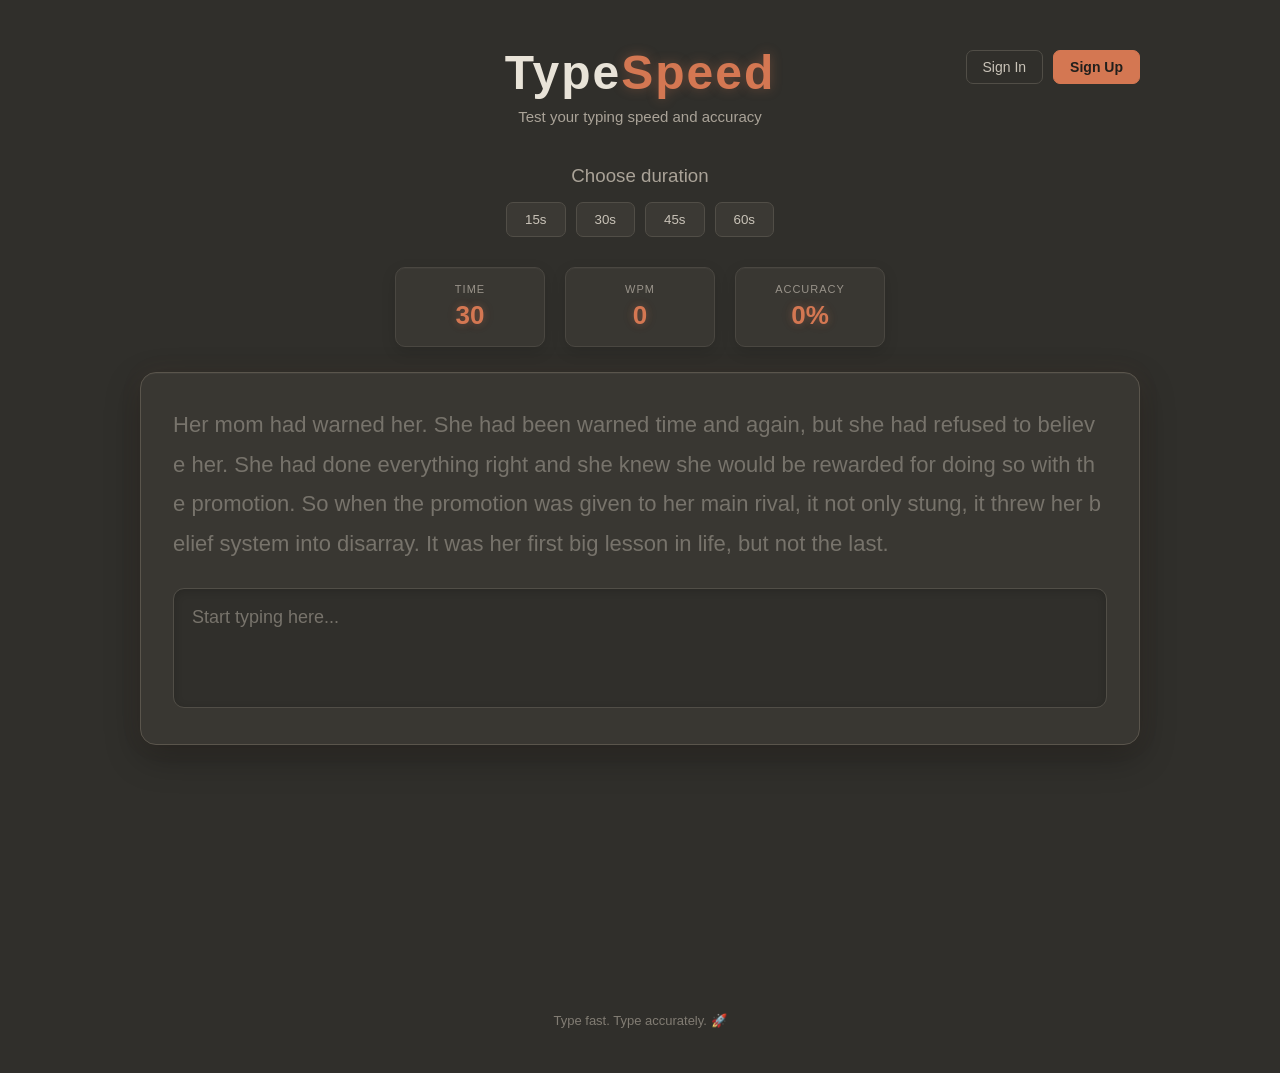
==== frontend/index.html @ 0e9dde9c "Added authentication and profile page" ====
<!doctype html>
<html lang="en">
  <head>
    <meta charset="UTF-8" />
    <meta name="viewport" content="width=device-width, initial-scale=1.0" />
    <title>TypeSpeed</title>
    <link rel="stylesheet" href="style.css" />
  </head>
  <body>
    <main class="container">
      <header>
        <h1>Type<span>Speed</span></h1>
        <p class="subtitle">Test your typing speed and accuracy</p>
        <div class="auth-buttons">
          <button
            class="signin-btn"
            id="signin-btn"
            onclick="window.location.href = 'login.html'"
          >
            Sign In
          </button>
          <button
            class="signup-btn"
            id="signup-btn"
            onclick="window.location.href = 'signup.html'"
          >
            Sign Up
          </button>
          <a href="profile.html" id="profile-icon" style="display: none">
            <svg
              width="28"
              height="28"
              viewBox="0 0 24 24"
              fill="none"
              stroke="currentColor"
              stroke-width="2"
              style="pointer-events: none"
            >
              <circle cx="12" cy="8" r="4"></circle>
              <path d="M4 21c0-4 3.5-7 8-7s8 3 8 7"></path>
            </svg>
          </a>
        </div>
      </header>
      <section class="duration-section">
        <h3>Choose duration</h3>
        <div class="duration-buttons">
          <button class="duration-btn" id="15" onclick="Duration('15')">
            15s
          </button>
          <button class="duration-btn" id="30" onclick="Duration('30')">
            30s
          </button>
          <button class="duration-btn" id="45" onclick="Duration('45')">
            45s
          </button>
          <button class="duration-btn" id="60" onclick="Duration('60')">
            60s
          </button>
        </div>
      </section>
      <section class="stats">
        <div class="stat-box">
          <span>TIME</span>
          <strong id="timer">30</strong>
        </div>
        <div class="stat-box">
          <span>WPM</span>
          <strong id="wpm">0</strong>
        </div>
        <div class="stat-box">
          <span>ACCURACY</span>
          <strong id="accuracy">0%</strong>
        </div>
      </section>
      <section class="typing-card">
        <div id="text-display"></div>
        <div id="extra-chars"></div>
        <textarea
          id="typing-input"
          placeholder="Start typing here..."
          spellcheck="false"
          autocomplete="off"
          autocorrect="off"
        ></textarea>
      </section>
      <section class="result-card" id="result-card">
        <h2>RESULT</h2>
        <div class="result-stats">
          <div>
            <span>WPM</span>
            <strong id="final-wpm">0</strong>
          </div>
          <div>
            <span>Accuracy</span>
            <strong id="final-accuracy">0%</strong>
          </div>
          <div>
            <span>Characters</span>
            <strong id="characters">0</strong>
          </div>
        </div>
        <button id="restart-btn" onclick="Restart()">Try Again</button>
      </section>
      <footer>
        <p>Type fast. Type accurately. 🚀</p>
      </footer>
    </main>
    <script src="script.js"></script>
  </body>
</html>
---- frontend/style.css ----
* {
    box-sizing: border-box;
    margin: 0;
    padding: 0;
}

body {
    font-family: Arial, Helvetica, sans-serif;
    background: #302f2b;
    color: #e8e3d8;
    min-height: 100vh;
}

.container {
    width: 90%;
    max-width: 1000px;
    margin: 0 auto;
    padding: 45px 0;
}

header {
    text-align: center;
    margin-bottom: 40px;
    position: relative;
}

.auth-buttons {
    position: absolute;
    top: 5px;
    right: 0;
    display: flex;
    gap: 10px;
}

.auth-buttons button {
    padding: 8px 16px;
    border-radius: 7px;
    font-size: 14px;
    cursor: pointer;
    transition: all .2s ease;
}

.signin-btn {
    background: transparent;
    color: #c9c3b8;
    border: 1px solid #514e47;
}

.signin-btn:hover {
    color: #e8e3d8;
    border-color: #d47752;
    box-shadow: 0 0 12px rgba(212, 119, 82, .12);
    transform: translateY(-2px);
}

.signup-btn {
    background: #d47752;
    color: #211f1c;
    border: 1px solid #d47752;
    font-weight: bold;
}

input:-webkit-autofill,
input:-webkit-autofill:hover,
input:-webkit-autofill:focus,
input:-webkit-autofill:active {
    -webkit-text-fill-color: white !important;
    color: white !important;
    caret-color: white !important;

    -webkit-box-shadow: 0 0 0 1000px #302f2b inset !important;
    box-shadow: 0 0 0 1000px #302f2b inset !important;

    background-color: #302f2b !important;
}

.signup-btn:hover {
    box-shadow: 0 0 18px rgba(212, 119, 82, .25);
    transform: translateY(-2px);
}

.login-container {
    width: 90%;
    max-width: 420px;
    margin: 100px auto;
    padding: 35px;
    background: #393732;
    border: 1px solid #5a554c;
    border-radius: 16px;
    text-align: center;
    box-shadow:
        0 12px 35px rgba(0, 0, 0, .28),
        0 0 25px rgba(212, 119, 82, .06);
}

.login-container h1 {
    color: #e8e3d8;
    margin-bottom: 8px;
}

.login-container>p {
    color: #99938a;
    font-size: 14px;
    margin-bottom: 25px;
}

.login-container form {
    display: flex;
    flex-direction: column;
    gap: 14px;
}

.login-container form+p {
    margin-top: 22px;
    padding-top: 5px;
}

.login-container input {
    width: 100%;
    padding: 13px 15px;
    background: #302f2b;
    color: #e8e3d8;
    border: 1px solid #514e47;
    border-radius: 8px;
    outline: none;
    font-size: 15px;
    transition: border-color .2s ease, box-shadow .2s ease;
}

.login-container input:focus {
    border-color: #d47752;
    box-shadow: 0 0 12px rgba(212, 119, 82, .12);
}

.login-container input::placeholder {
    color: #77736b;
}

.login-container button {
    margin-top: 5px;
    padding: 12px;
    background: #d47752;
    color: #211f1c;
    border: none;
    border-radius: 8px;
    font-weight: bold;
    font-size: 15px;
    cursor: pointer;
    transition: transform .15s ease, box-shadow .2s ease;
}

.login-container button:hover {
    transform: translateY(-2px);
    box-shadow: 0 5px 18px rgba(212, 119, 82, .25);
}

.login-container a {
    color: #d47752;
    text-decoration: none;
}

.login-container a:hover {
    text-decoration: underline;
}

header h1 {
    font-size: 48px;
    letter-spacing: 2px;
    color: #e8e3d8;
}

header h1 span {
    color: #d47752;
    text-shadow: 0 0 12px rgba(212, 119, 82, .35);
}

.subtitle {
    margin-top: 8px;
    color: #aaa398;
    font-size: 15px;
}

.duration-section {
    text-align: center;
    margin-bottom: 30px;
}

.duration-section h3 {
    color: #aaa398;
    margin-bottom: 15px;
    font-weight: normal;
}

.duration-buttons {
    display: flex;
    justify-content: center;
    gap: 10px;
}

.duration-btn {
    background: #3b3934;
    color: #c9c3b8;
    border: 1px solid #514e47;
    border-radius: 7px;
    padding: 9px 18px;
    cursor: pointer;
    transition: transform .15s ease, box-shadow .2s ease, background .2s ease, border-color .2s ease;
}

.duration-btn:hover {
    color: #eee9df;
    border-color: #d47752;
    transform: translateY(-2px);
    box-shadow: 0 0 12px rgba(212, 119, 82, .15);
}

.duration-btn.active {
    background: #d47752;
    color: #211f1c;
    border-color: #d47752;
    box-shadow:
        0 0 12px rgba(212, 119, 82, .3),
        0 0 25px rgba(212, 119, 82, .08);
}

.duration-btn:active,
#restart-btn:active {
    transform: translateY(0);
}

.stats {
    display: flex;
    justify-content: center;
    gap: 20px;
    margin-bottom: 25px;
}

.stat-box {
    background: #393732;
    width: 150px;
    padding: 15px;
    border-radius: 10px;
    text-align: center;
    border: 1px solid #4a4741;
    box-shadow:
        0 5px 15px rgba(0, 0, 0, .12),
        inset 0 1px 0 rgba(255, 255, 255, .025);
    transition: transform .2s ease, box-shadow .2s ease, border-color .2s ease;
}

.stat-box:hover {
    transform: translateY(-2px);
    border-color: #5a554c;
    box-shadow:
        0 7px 20px rgba(0, 0, 0, .18),
        0 0 18px rgba(212, 119, 82, .06);
}

.stat-box span {
    display: block;
    font-size: 11px;
    color: #99938a;
    letter-spacing: 1px;
}

.stat-box strong {
    display: block;
    margin-top: 5px;
    font-size: 26px;
    color: #d47752;
    text-shadow:
        0 0 7px rgba(212, 119, 82, .3),
        0 0 15px rgba(212, 119, 82, .1);
}

.typing-card {
    position: relative;
    background: #393732;
    border: 1px solid #5a554c;
    border-radius: 16px;
    padding: 32px;
    margin-bottom: 25px;
    box-shadow:
        0 12px 35px rgba(0, 0, 0, .28),
        0 0 25px rgba(212, 119, 82, .06),
        inset 0 1px 0 rgba(255, 255, 255, .035);
    transition: box-shadow .3s ease, border-color .3s ease, transform .3s ease;
}

.typing-card:hover {
    border-color: #696359;
    box-shadow:
        0 14px 40px rgba(0, 0, 0, .32),
        0 0 30px rgba(212, 119, 82, .09),
        inset 0 1px 0 rgba(255, 255, 255, .04);
}

#text-display {
    font-size: 22px;
    line-height: 1.8;
    color: #77736b;
    width: 100%;
    box-sizing: border-box;
    white-space: pre-wrap;
    overflow-wrap: break-word;
    margin-bottom: 25px;
}

.char {
    transition: color .15s ease, text-shadow .15s ease;
}

.char.current {
    color: #d8d0c4;
    text-shadow: 0 0 7px rgba(212, 119, 82, .25);
}

.char.correct {
    color: #78a895;
    text-shadow:
        0 0 6px rgba(120, 168, 149, .35),
        0 0 14px rgba(120, 168, 149, .12);
}

.char.wrong {
    color: #d46767;
    text-shadow:
        0 0 6px rgba(212, 103, 103, .4),
        0 0 14px rgba(212, 103, 103, .12);
}

.char.extra {
    color: #d47752;
    text-shadow:
        0 0 6px rgba(212, 119, 82, .45),
        0 0 14px rgba(212, 119, 82, .15);
}

#typing-input {
    width: 100%;
    height: 120px;
    resize: none;
    background: #302f2b;
    color: #e8e3d8;
    border: 1px solid #514e47;
    border-radius: 11px;
    padding: 18px;
    font-size: 18px;
    font-family: inherit;
    outline: none;
    box-shadow:
        inset 0 2px 8px rgba(0, 0, 0, .16),
        0 0 0 rgba(212, 119, 82, 0);
    transition:
        border-color .25s ease,
        box-shadow .3s ease,
        background .25s ease;
}

#typing-input:focus {
    background: #2d2c28;
    border-color: #d47752;
    box-shadow:
        0 0 0 3px rgba(212, 119, 82, .08),
        0 0 18px rgba(212, 119, 82, .16),
        inset 0 2px 8px rgba(0, 0, 0, .2);
}

#typing-input::placeholder {
    color: #77736b;
}

.result-card {
    background: #393732;
    border: 1px solid #4a4741;
    border-radius: 14px;
    padding: 25px;
    text-align: center;
    opacity: 0;
    visibility: hidden;
    transform: translateY(15px);
    box-shadow:
        0 8px 25px rgba(0, 0, 0, .2),
        0 0 20px rgba(212, 119, 82, .05);
    transition:
        opacity .3s ease,
        transform .3s ease,
        visibility .3s ease,
        box-shadow .3s ease;
}

.result-card.show {
    opacity: 1;
    visibility: visible;
    transform: translateY(0);
    box-shadow:
        0 10px 30px rgba(0, 0, 0, .25),
        0 0 25px rgba(212, 119, 82, .08);
}

.result-card h2 {
    color: #d47752;
    margin-bottom: 20px;
    text-shadow:
        0 0 8px rgba(212, 119, 82, .25);
}

.result-stats {
    display: flex;
    justify-content: center;
    gap: 50px;
    margin-bottom: 25px;
}

.result-stats span {
    display: block;
    color: #99938a;
    font-size: 12px;
}

.result-stats strong {
    display: block;
    margin-top: 5px;
    font-size: 28px;
    color: #e8e3d8;
}

#restart-btn {
    background: #d47752;
    color: #211f1c;
    border: none;
    border-radius: 7px;
    padding: 11px 25px;
    font-weight: bold;
    cursor: pointer;
    transition:
        transform .15s ease,
        box-shadow .2s ease,
        background .2s ease;
}

#restart-btn:hover {
    box-shadow:
        0 5px 15px rgba(212, 119, 82, .25),
        0 0 20px rgba(212, 119, 82, .1);
    transform: translateY(-2px);
}

footer {
    text-align: center;
    margin-top: 30px;
    color: #817c73;
    font-size: 13px;
}

@media (max-width: 600px) {
    .container {
        width: 94%;
        padding: 25px 0;
    }

    header h1 {
        font-size: 36px;
    }

    .stats {
        gap: 8px;
    }

    .stat-box {
        width: 100px;
    }

    .typing-card {
        padding: 20px;
    }

    #text-display {
        font-size: 18px;
    }

    .result-stats {
        gap: 20px;
    }

    .auth-buttons {
        position: static;
        justify-content: center;
        margin-bottom: 20px;
    }
}

.profile-page {
    min-height: 100vh;
    display: flex;
    justify-content: center;
    align-items: center;
    background-color: #302f2b;
}

.profile-card {
    width: 420px;
    padding: 40px;
    box-sizing: border-box;

    background-color: #3a3935;
    border: 1px solid #5a5852;
    border-radius: 20px;

    text-align: center;
}

.profile-card h1 {
    margin-top: 0;
    margin-bottom: 35px;
    font-size: 32px;
}

.user-info {
    text-align: left;
    margin-bottom: 30px;
}

.label {
    color: #aaa;
    font-size: 14px;
    margin-bottom: 6px;
}

.value {
    color: #f5f5f5;
    font-size: 18px;
    margin-bottom: 24px;
}

.profile-card button {
    width: 100%;
    padding: 13px;

    border: none;
    border-radius: 8px;

    background-color: #d97950;
    color: #000;

    font-size: 16px;
    font-weight: bold;
    cursor: pointer;
}

.profile-card button:hover {
    opacity: 0.9;
}

#profile-icon {
    color: #d97950;
    text-decoration: none;
}

#profile-icon:hover {
    color: #f08a5d;
}
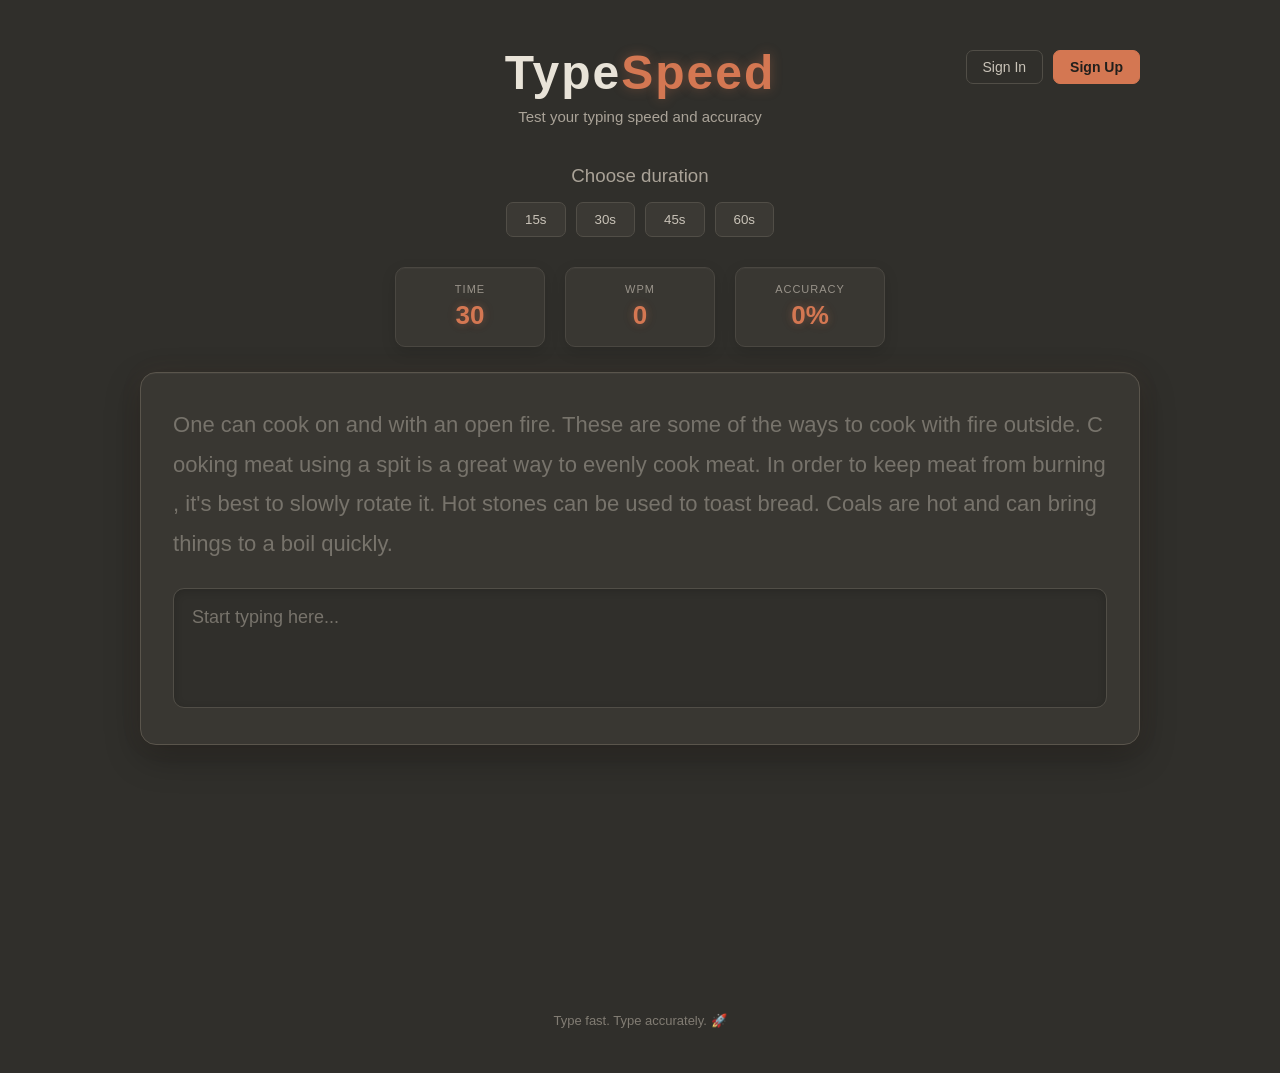
==== commit d5e9909f: "Added popup for signup" ====
--- a/frontend/index.html
+++ b/frontend/index.html
@@ -7,6 +7,10 @@
     <link rel="stylesheet" href="style.css" />
   </head>
   <body>
+    <div id="success-popup" class="success-popup">
+      <span class="success-icon">✓</span>
+      <span>Account created successfully!</span>
+    </div>
     <main class="container">
       <header>
         <h1>Type<span>Speed</span></h1>
--- a/frontend/style.css
+++ b/frontend/style.css
@@ -9,6 +9,54 @@
     background: #302f2b;
     color: #e8e3d8;
     min-height: 100vh;
+}
+
+.success-popup {
+    position: fixed;
+    top: 25px;
+    left: 50%;
+    transform: translate(-50%, -120px);
+    display: flex;
+    align-items: center;
+    gap: 10px;
+    padding: 14px 22px;
+    border-radius: 12px;
+
+    background: #1e1e1e;
+    color: #ffffff;
+    border: 1px solid #444;
+
+    font-size: 15px;
+    font-weight: 500;
+
+    opacity: 0;
+    pointer-events: none;
+    z-index: 9999;
+
+    transition:
+        transform 0.45s ease,
+        opacity 0.45s ease;
+}
+
+.success-popup.show {
+    transform: translate(-50%, 0);
+    opacity: 1;
+}
+
+.success-icon {
+    display: flex;
+    align-items: center;
+    justify-content: center;
+
+    width: 22px;
+    height: 22px;
+    border-radius: 50%;
+
+    background: #4caf50;
+    color: white;
+
+    font-size: 14px;
+    font-weight: bold;
 }
 
 .container {
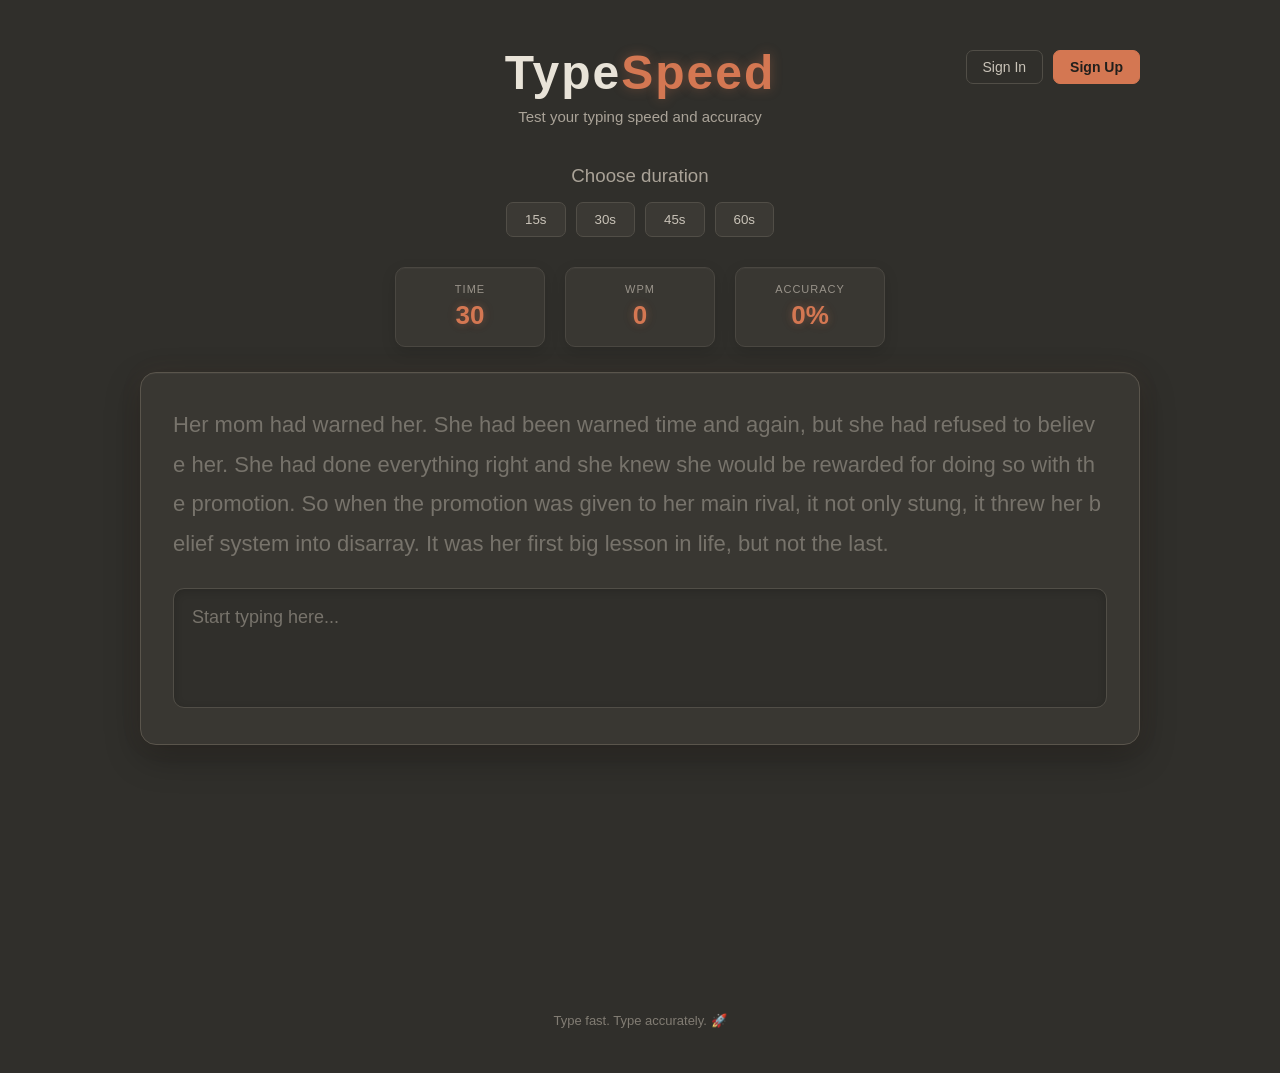
==== commit a98817ae: "Adding logout button" ====
--- a/frontend/index.html
+++ b/frontend/index.html
@@ -7,9 +7,13 @@
     <link rel="stylesheet" href="style.css" />
   </head>
   <body>
-    <div id="success-popup" class="success-popup">
+    <div id="signup-success-popup" class="success-popup">
       <span class="success-icon">✓</span>
       <span>Account created successfully!</span>
+    </div>
+    <div id="login-success-popup" class="success-popup">
+      <span class="success-icon">✓</span>
+      <span>Logged in successfully!</span>
     </div>
     <main class="container">
       <header>
--- a/frontend/style.css
+++ b/frontend/style.css
@@ -10,7 +10,6 @@
     color: #e8e3d8;
     min-height: 100vh;
 }
-
 .success-popup {
     position: fixed;
     top: 25px;
@@ -58,7 +57,6 @@
     font-size: 14px;
     font-weight: bold;
 }
-
 .container {
     width: 90%;
     max-width: 1000px;
@@ -607,4 +605,14 @@
 
 #profile-icon:hover {
     color: #f08a5d;
+}
+.profile-buttons {
+    display: flex;
+    gap: 15px;
+    width: 100%;
+}
+
+.profile-buttons button {
+    width: 50%;
+    margin: 0;
 }
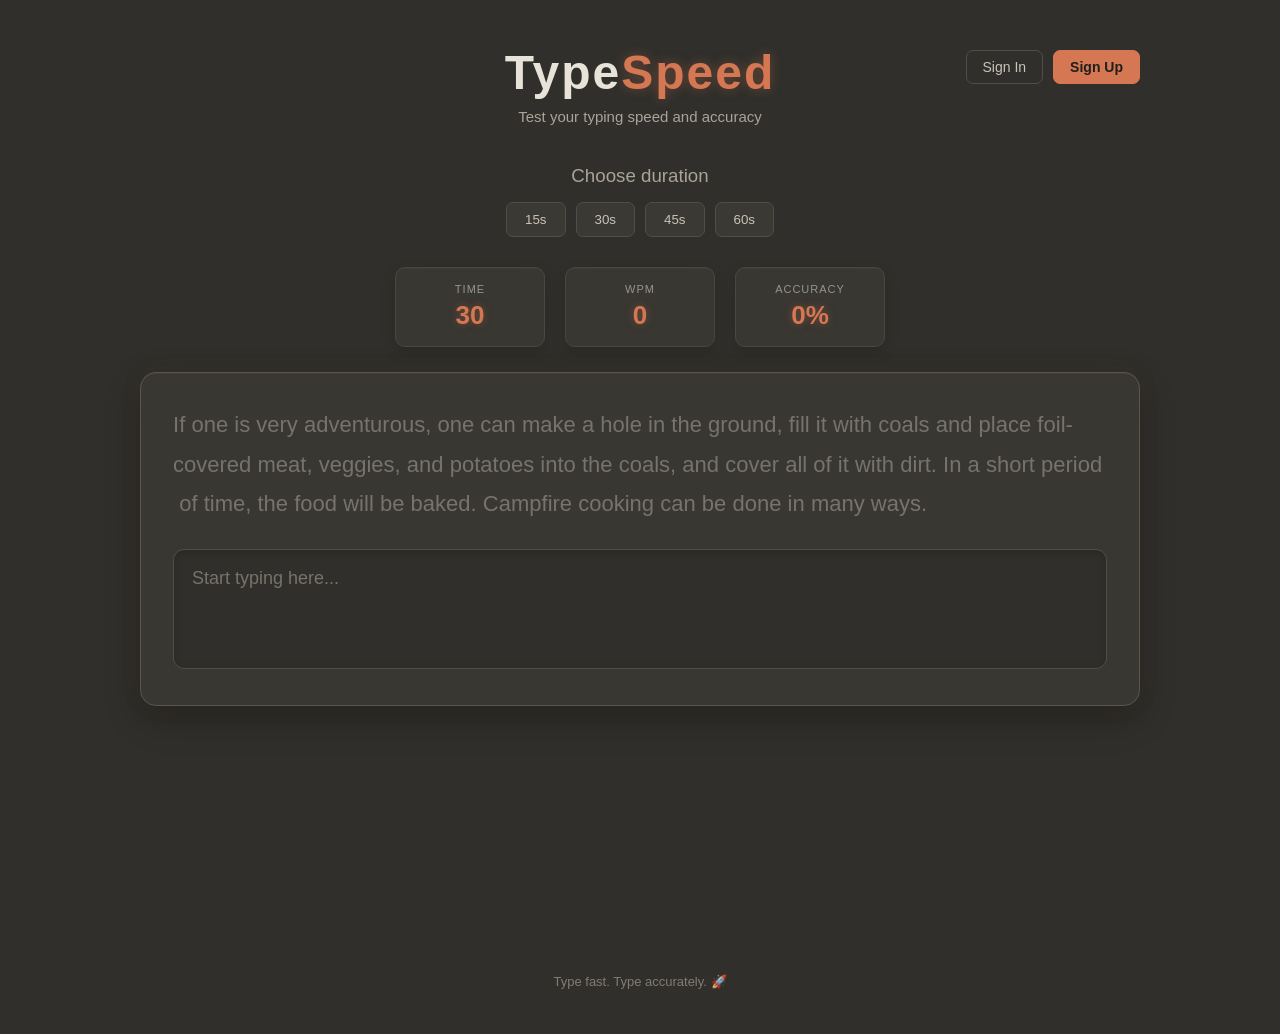
==== commit 702531f4: "Added popup msgs and logout btn" ====
--- a/frontend/index.html
+++ b/frontend/index.html
@@ -7,13 +7,9 @@
     <link rel="stylesheet" href="style.css" />
   </head>
   <body>
-    <div id="signup-success-popup" class="success-popup">
+    <div id="popup" class="success-popup">
       <span class="success-icon">✓</span>
-      <span>Account created successfully!</span>
-    </div>
-    <div id="login-success-popup" class="success-popup">
-      <span class="success-icon">✓</span>
-      <span>Logged in successfully!</span>
+      <span id="msg"></span>
     </div>
     <main class="container">
       <header>
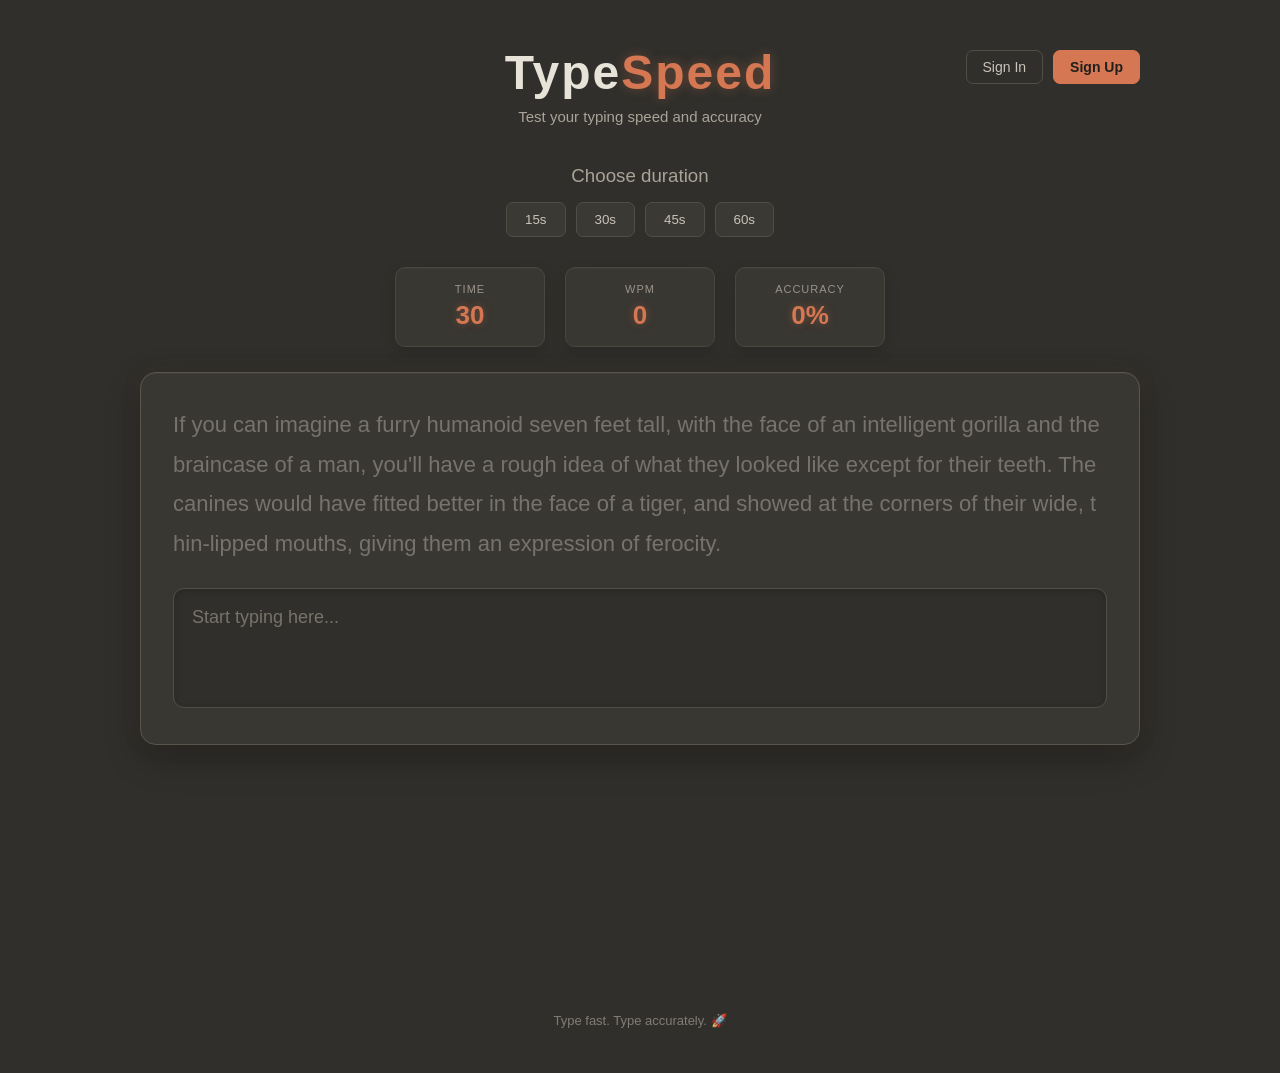
==== commit 5353722c: "Added test end msg" ====
--- a/frontend/index.html
+++ b/frontend/index.html
@@ -77,6 +77,7 @@
           <strong id="accuracy">0%</strong>
         </div>
       </section>
+      <div id="end-section" style="display: none;" class="test-ended">TEST ENDED!</div>
       <section class="typing-card">
         <div id="text-display"></div>
         <div id="extra-chars"></div>
--- a/frontend/style.css
+++ b/frontend/style.css
@@ -615,4 +615,40 @@
 .profile-buttons button {
     width: 50%;
     margin: 0;
+}
+.test-ended {
+    margin: 30px 0 10px 0;
+    padding-left: 4px;
+
+    display: flex;
+    align-items: center;
+    gap: 9px;
+
+    font-size: 17px;
+    font-weight: 600;
+    letter-spacing: 0.4px;
+
+    color: #e27d52;
+
+    opacity: 0;
+    transform: translateY(-10px);
+    animation: testEndedAppear 0.45s ease forwards;
+}
+
+.test-ended::before {
+    content: "";
+    width: 8px;
+    height: 8px;
+
+    border-radius: 50%;
+    background: #e27d52;
+
+    box-shadow: 0 0 8px rgba(226, 125, 82, 0.45);
+}
+
+@keyframes testEndedAppear {
+    to {
+        opacity: 1;
+        transform: translateY(0);
+    }
 }
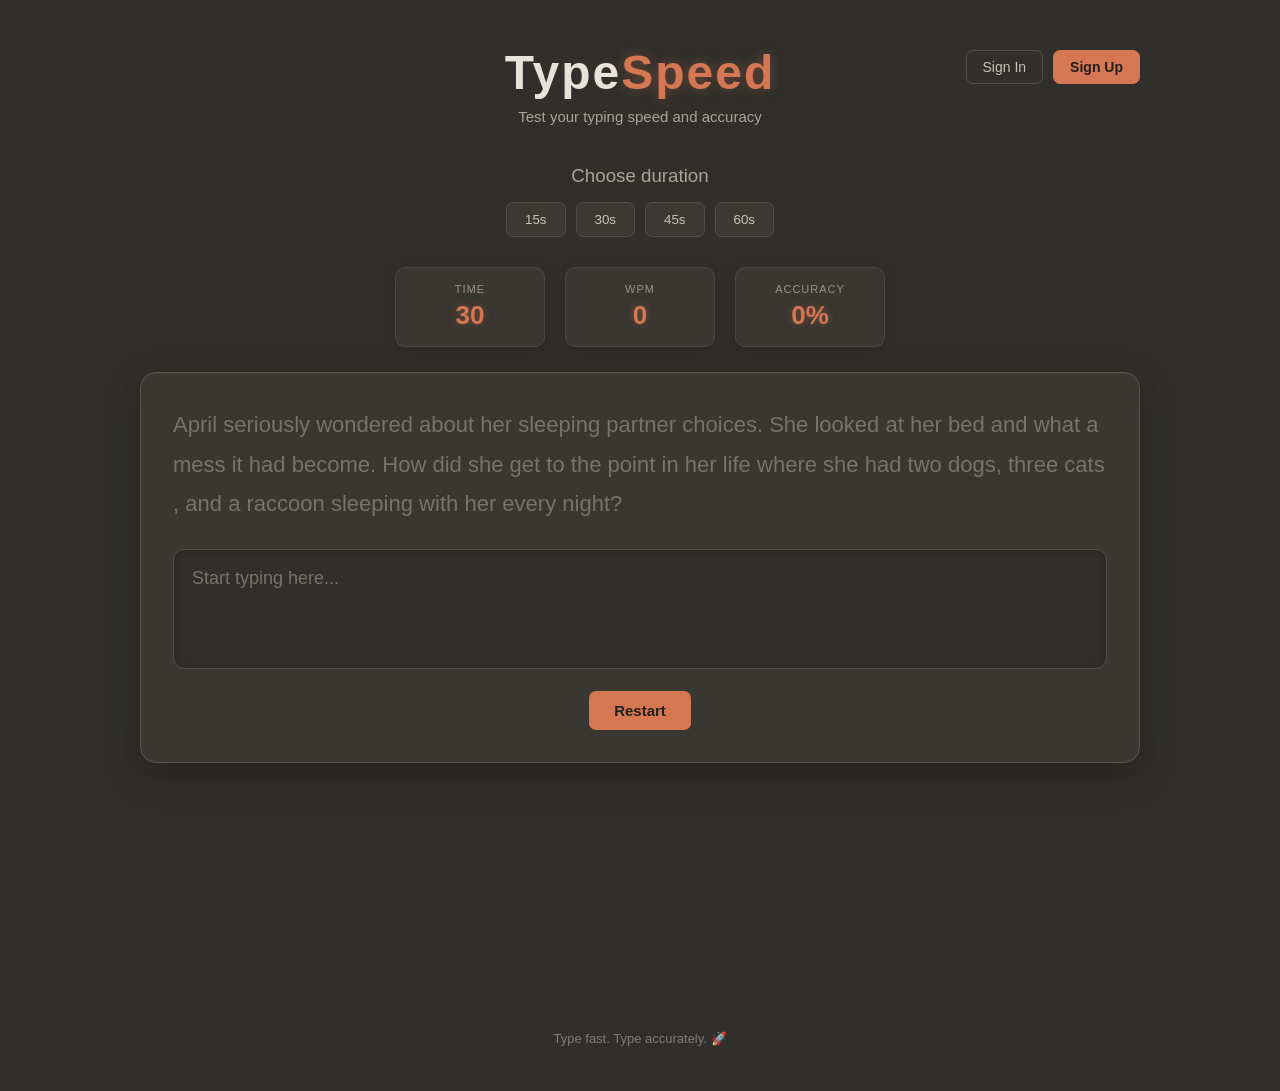
==== commit cadf8c8c: "Added a restart button" ====
--- a/frontend/index.html
+++ b/frontend/index.html
@@ -77,7 +77,9 @@
           <strong id="accuracy">0%</strong>
         </div>
       </section>
-      <div id="end-section" style="display: none;" class="test-ended">TEST ENDED!</div>
+      <div id="end-section" style="display: none" class="test-ended">
+        TEST ENDED!
+      </div>
       <section class="typing-card">
         <div id="text-display"></div>
         <div id="extra-chars"></div>
@@ -88,6 +90,9 @@
           autocomplete="off"
           autocorrect="off"
         ></textarea>
+        <button id="restart-btn" class="restart-btn" onclick="Restart()">
+          Restart
+        </button>
       </section>
       <section class="result-card" id="result-card">
         <h2>RESULT</h2>
--- a/frontend/style.css
+++ b/frontend/style.css
@@ -10,6 +10,7 @@
     color: #e8e3d8;
     min-height: 100vh;
 }
+
 .success-popup {
     position: fixed;
     top: 25px;
@@ -57,6 +58,7 @@
     font-size: 14px;
     font-weight: bold;
 }
+
 .container {
     width: 90%;
     max-width: 1000px;
@@ -606,6 +608,7 @@
 #profile-icon:hover {
     color: #f08a5d;
 }
+
 .profile-buttons {
     display: flex;
     gap: 15px;
@@ -616,6 +619,7 @@
     width: 50%;
     margin: 0;
 }
+
 .test-ended {
     margin: 30px 0 10px 0;
     padding-left: 4px;
@@ -651,4 +655,36 @@
         opacity: 1;
         transform: translateY(0);
     }
+}
+
+.restart-btn {
+    display: block;
+    margin: 18px auto 0;
+
+    padding: 10px 28px;
+
+    background: transparent;
+    color: #e27d52;
+
+    border: 1px solid #e27d52;
+    border-radius: 8px;
+
+    font-size: 15px;
+    font-weight: 600;
+
+    cursor: pointer;
+
+    transition: all 0.2s ease;
+}
+
+.restart-btn:hover {
+    background: #e27d52;
+    color: #2d2c28;
+
+    transform: translateY(-2px);
+    box-shadow: 0 4px 12px rgba(226, 125, 82, 0.25);
+}
+
+.restart-btn:active {
+    transform: translateY(0);
 }
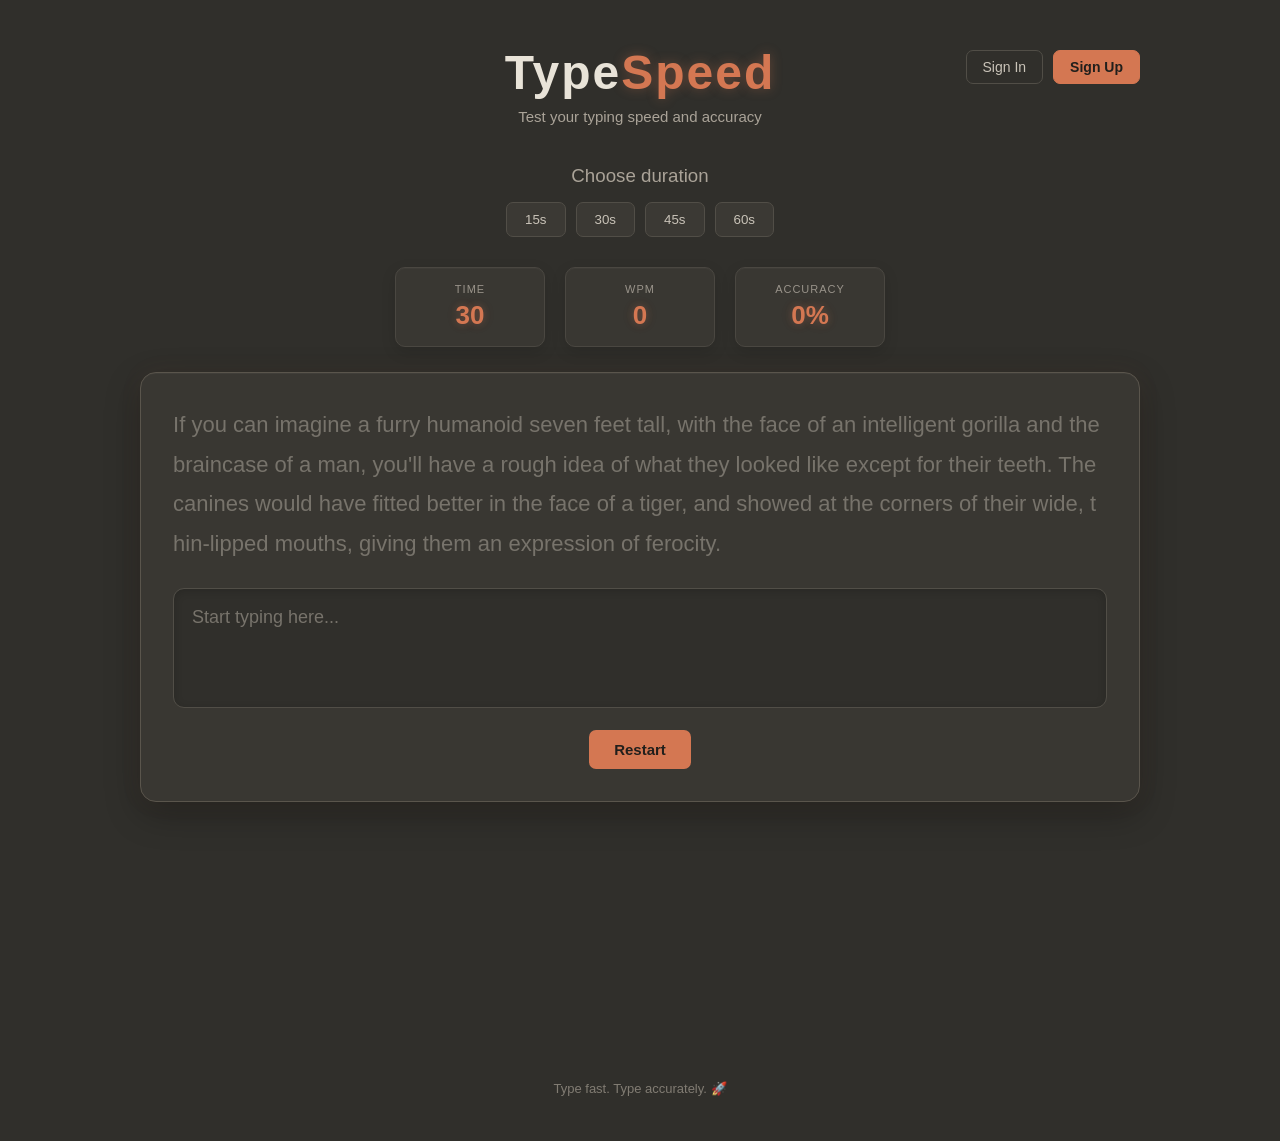
==== commit 7ef94763: "Added test history to backend" ====
--- a/frontend/index.html
+++ b/frontend/index.html
@@ -110,7 +110,10 @@
             <strong id="characters">0</strong>
           </div>
         </div>
-        <button id="restart-btn" onclick="Restart()">Try Again</button>
+        <div class="result-buttons">
+          <button id="try-again-btn" type="button">Try Again</button>
+          <button id="save-result-btn" type="button">Save Result</button>
+        </div>
       </section>
       <footer>
         <p>Type fast. Type accurately. 🚀</p>
--- a/frontend/style.css
+++ b/frontend/style.css
@@ -687,4 +687,79 @@
 
 .restart-btn:active {
     transform: translateY(0);
+}
+
+.password-container {
+    display: flex;
+    align-items: stretch;
+    gap: 10px;
+    width: 100%;
+    margin-bottom: 16px;
+}
+
+.password-container input {
+    flex: 1;
+    min-width: 0;
+    box-sizing: border-box;
+}
+
+.toggle-password {
+    flex-shrink: 0;
+    width: 68px;
+    
+    padding: 0;
+    margin: 0;
+
+    border: 1px solid #555;
+    border-radius: 8px;
+
+    background: #d97750;
+    color: #1f1e1b;
+
+    font-size: 16px;
+    font-weight: 600;
+
+    cursor: pointer;
+
+    display: flex;
+    align-items: center;
+    justify-content: center;
+}
+
+.toggle-password:hover {
+    background: #e48861;
+}
+.result-buttons {
+    display: flex;
+    justify-content: center;
+    align-items: center;
+    gap: 12px;
+    margin-top: 20px;
+}
+
+.result-buttons button {
+    width: 138px;
+    height: 48px;
+
+    border: none;
+    border-radius: 8px;
+
+    background: #d97750;
+    color: #1f1e1b;
+
+    font-size: 15px;
+    font-weight: 600;
+
+    cursor: pointer;
+
+    transition: background 0.2s ease, transform 0.2s ease;
+}
+
+.result-buttons button:hover {
+    background: #e48861;
+    transform: translateY(-2px);
+}
+
+.result-buttons button:active {
+    transform: translateY(0);
 }
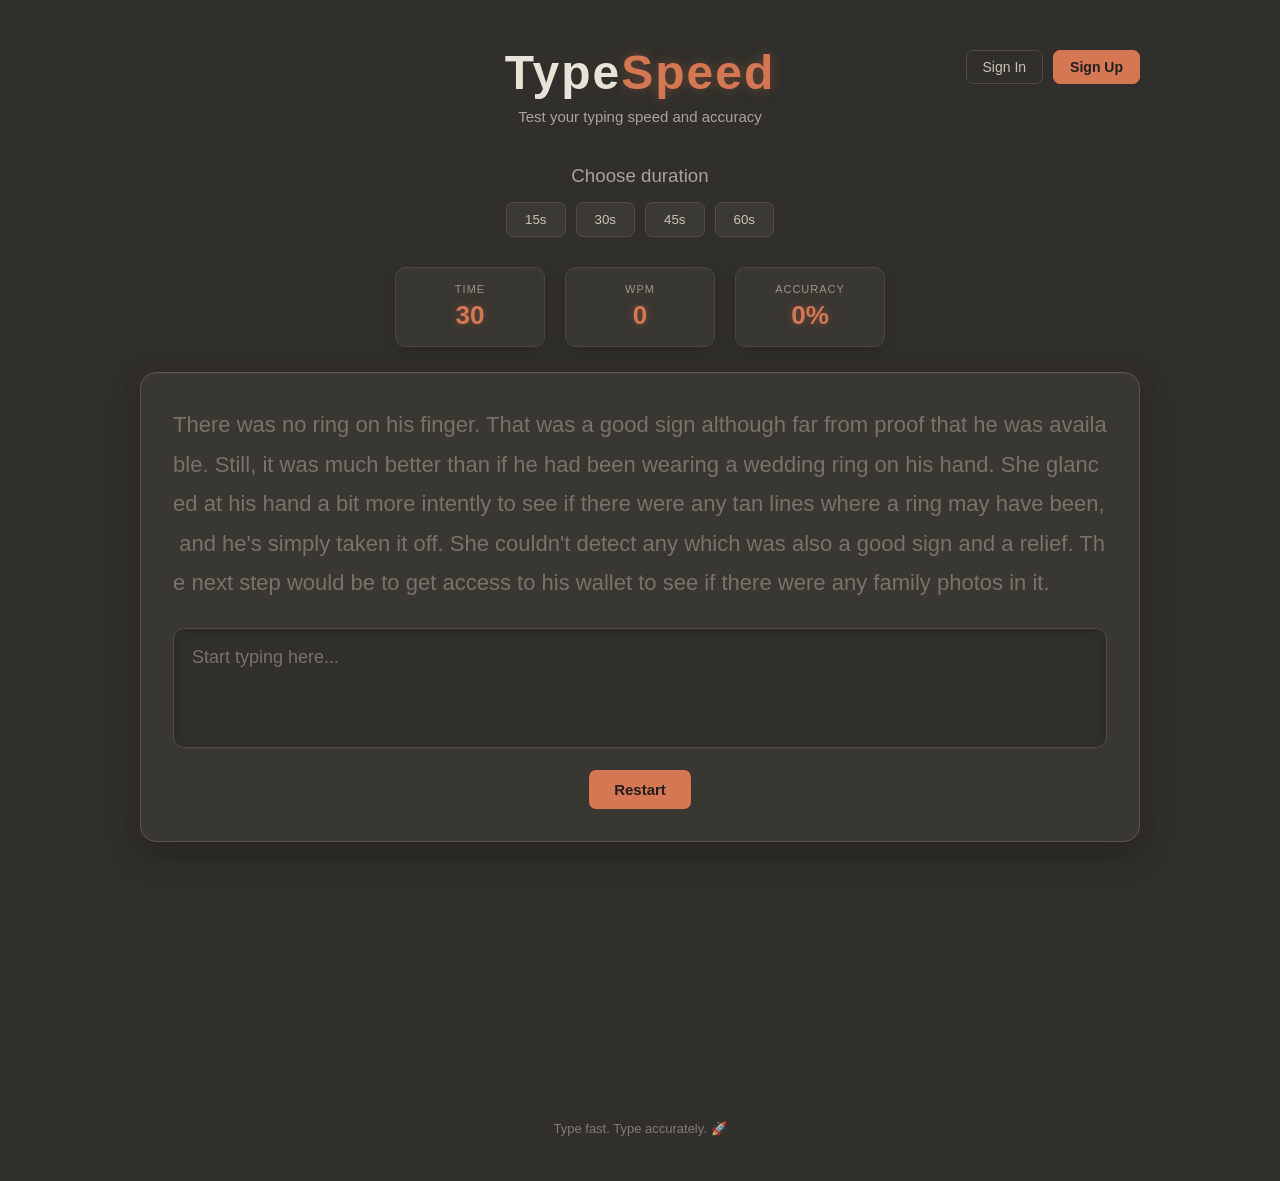
==== commit 1c462f16: "Linked to save btn" ====
--- a/frontend/index.html
+++ b/frontend/index.html
@@ -111,8 +111,8 @@
           </div>
         </div>
         <div class="result-buttons">
-          <button id="try-again-btn" type="button">Try Again</button>
-          <button id="save-result-btn" type="button">Save Result</button>
+          <button id="try-again-btn" type="button" onclick="Restart()">Try Again</button>
+          <button id="save-result-btn" type="button" onclick="saveTest()">Save Result</button>
         </div>
       </section>
       <footer>
